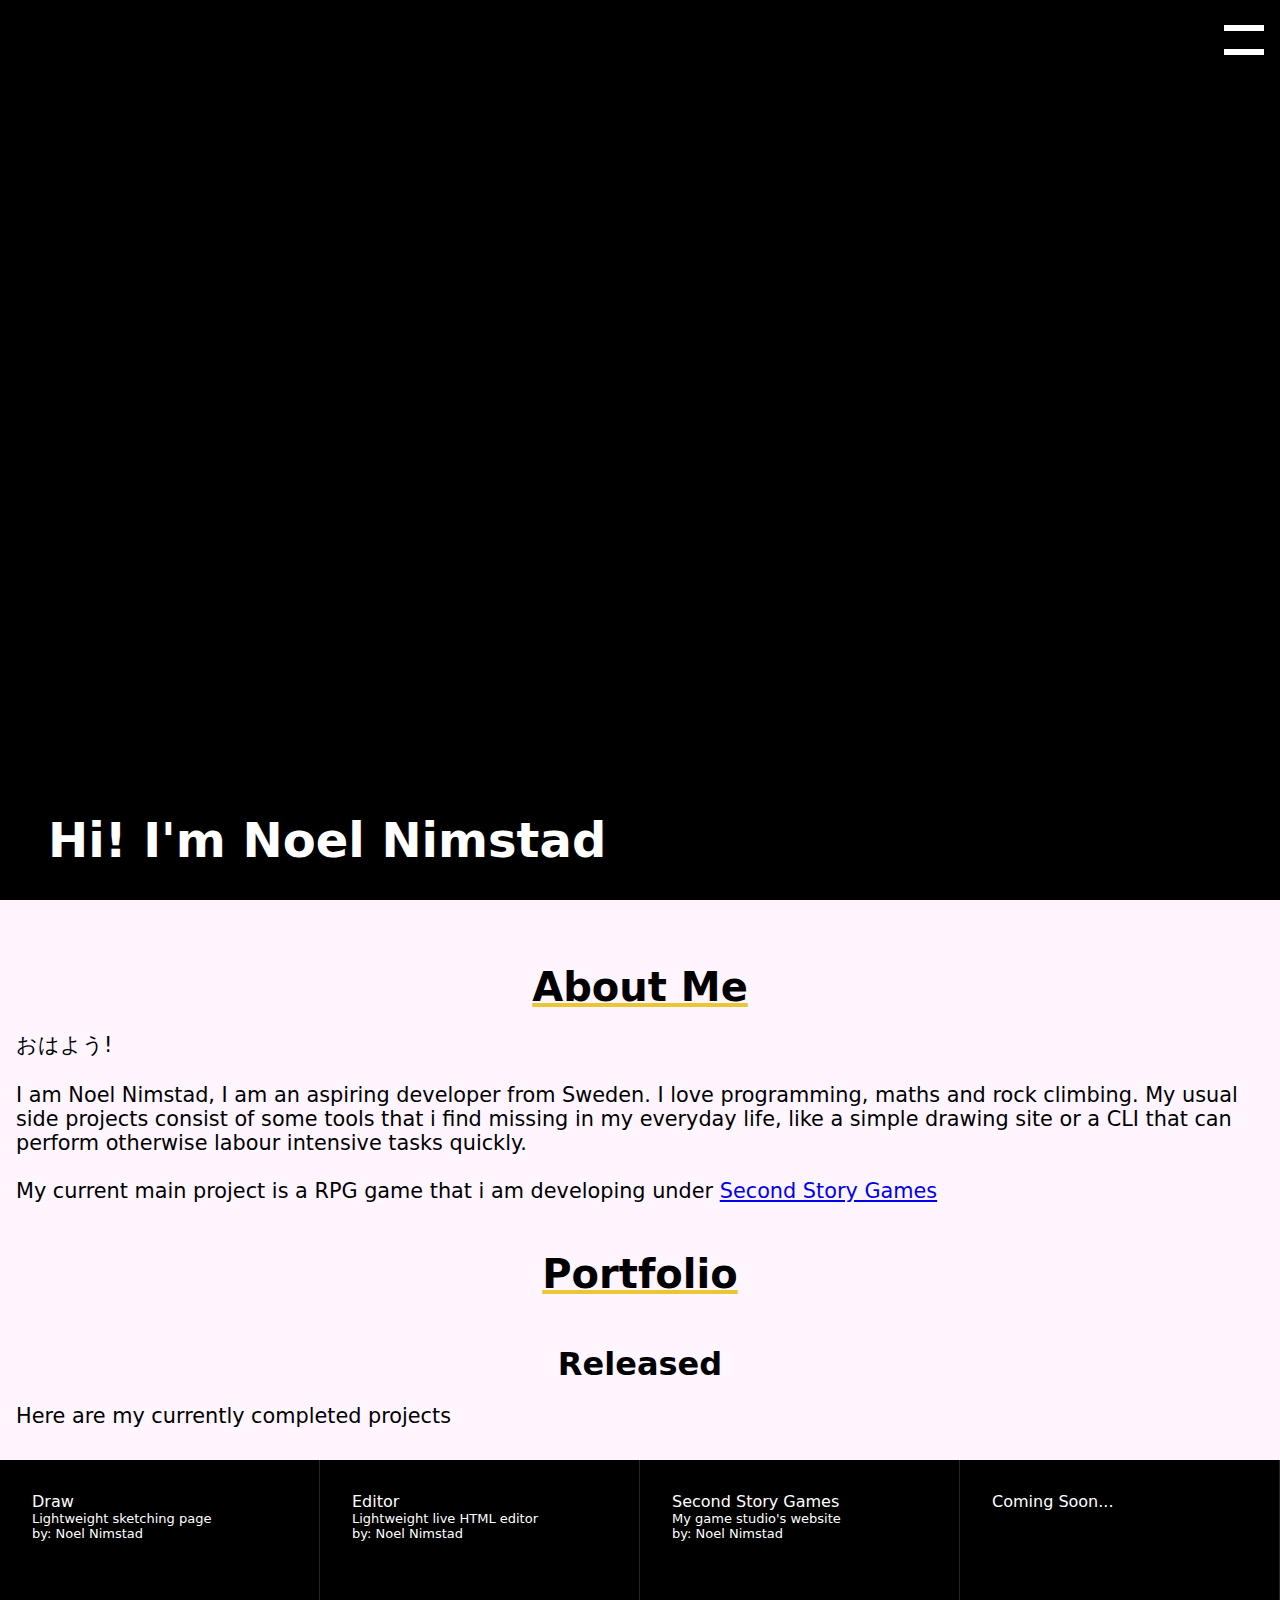
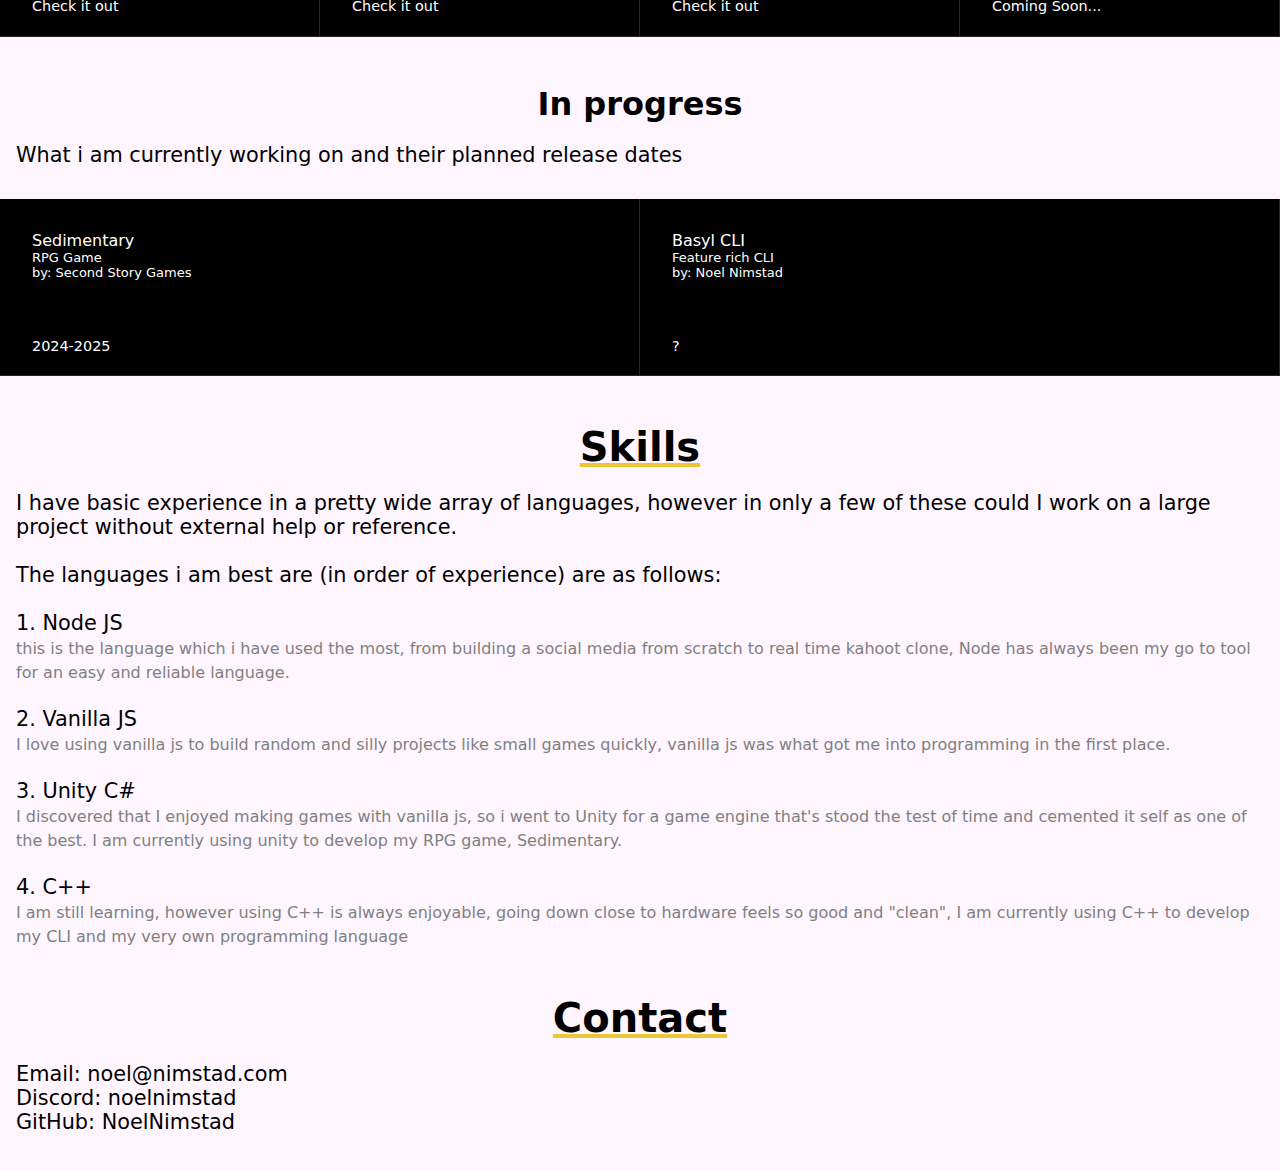
==== index.html @ 0429245a "finally finished the new site" ====
<!DOCTYPE html>
<html>
    <head>
        <title>Noel Nimstad</title>
        <script src="script.js" defer></script>
        <link rel="stylesheet" href="style.css">

        <meta name="viewport" content="width=device-width, initial-scale=1.0">
        <meta name="description" content="おはよう! This is Noel Nimstad's homepage">

        <meta property="og:title" content="Noel Nimstad">
        <meta property="og:url" content="https://noel.nimstad.com">
        <meta property="og:image" content="https://noel.nimstad.com/cover.png">
    </head>
    <body>
        <section class="menu-button" id="menu-button">
            <div class="menu-line"></div>
            <div class="menu-line"></div>
        </section>
        <section class="menu-content" id="menu-panel">
            <section class="links">
                <a href="#about"><h3>About Me</h3></a>
                <a href="#portfolio"><h3>Portfolio</h3></a>
                <a href="#skills"><h3>Skills</h3></a>
                <a href="#contact"><h3>Contact</h3></a>
            </section>
            <i class="good-morning">noel nimstad</i>
        </section>
        <section>
            <div id="squares"></div>
            <h1 class="name">Hi! I'm Noel Nimstad</h1>
        </section>
        <main>
            <section>
                <h2 id="about">About Me</h2>
                <section class="wrapper">
                    <p>おはよう! 
                    <br/><br/>I am Noel Nimstad, I am an aspiring developer from Sweden. I love programming, maths and rock climbing. My usual side projects consist of some tools that i find missing in my everyday life, like a simple drawing site or a CLI that can perform otherwise labour intensive tasks quickly.
                    <br/><br/>My current main project is a RPG game that i am developing under <a href="#" target="_blank">Second Story Games</a>
                    <br/>
                    </p>
                </section>
            </section>
            <section id="portfolio">
                <h2>Portfolio</h2>
                <h3>Released</h3>
                <section class="wrapper">
                    <p>Here are my currently completed projects</p>
                </section>
                <div class="menu">
                    <a href="https://noel.nimstad.com/draw" target="_blank" data-colour="#ed4c40" class="menu-item">Draw<br><div class="note">Lightweight sketching page<br>by: Noel Nimstad</div>
                        <p>Check it out</p>
                    </a>
                    <a href="https://noel.nimstad.com/editor" target="_blank" data-colour="#ebc634" class="menu-item">Editor<br><div class="note">Lightweight live HTML editor<br>by: Noel Nimstad</div>
                        <p>Check it out</p>
                    </a>
                    <a href="https://noel.nimstad.com/2sg" target="_blank" data-colour="#db4064" class="menu-item">Second Story Games<br><div class="note">My game studio's website<br>by: Noel Nimstad</div>
                        <p>Check it out</p>
                    </a>
                    <a onclick="alert('new project releasing soon')" data-colour="#9b4993" class="menu-item">Coming Soon...
                        <p>Coming Soon...</p>
                    </a>
                </div>
            </section>
            <section>
                <h3>In progress</h3>
                <section class="wrapper">
                    <p>What i am currently working on and their planned release dates</p>
                </section>
                <div class="menu">
                    <a onclick="alert('coming soon')" data-colour="#8d57cf" class="menu-item">Sedimentary
                        <div class="note">RPG Game<br>by: Second Story Games</div>
                        <p>2024-2025</p>
                    </a>
                    <a onclick="alert('coming soon')" data-colour="#59cf8a" class="menu-item">Basyl CLI
                        <div class="note">Feature rich CLI<br>by: Noel Nimstad</div>
                        <p>?</p>
                    </a>
                </div>
            </section>
            <section id="skills">
                <h2>Skills</h2>
                <section class="wrapper">
                    <p>I have basic experience in a pretty wide array of languages, however in only a few of these could I work on a large project without external help or reference.
                    <br/><br/>The languages i am best are (in order of experience) are as follows:
                    <br/><br/>1. Node JS<br/><span class="list-note">this is the language which i have used the most, from building a social media from scratch to real time kahoot clone, Node has always been my go to tool for an easy and reliable language.<br/></span>
                    <br/>2. Vanilla JS<br/><span class="list-note">I love using vanilla js to build random and silly projects like small games quickly, vanilla js was what got me into programming in the first place.<br/></span>
                    <br/>3. Unity C#<br/><span class="list-note">I discovered that I enjoyed making games with vanilla js, so i went to Unity for a game engine that's stood the test of time and cemented it self as one of the best. I am currently using unity to develop my RPG game, Sedimentary.<br/></span>
                    <br/>4. C++<br/><span class="list-note">I am still learning, however using C++ is always enjoyable, going down close to hardware feels so good and "clean", I am currently using C++ to develop my CLI and my very own programming language<br/></span>
                    </p>
                </section>
            </section>
            <section id="contact">
                <h2>Contact</h2>
                <section class="wrapper">
                    <p>Email: noel@nimstad.com
                    <br/>Discord: noelnimstad
                    <br/>GitHub: NoelNimstad
                    </p>
                </section>
            </section>
        </main>
    </body>
</html>
---- style.css ----
::-webkit-scrollbar 
{
    display: none;
}

html
{
    -ms-overflow-style: none;
    scrollbar-width: none;
    scroll-behavior: smooth;
}

body 
{
    margin: 0;
    font-family: system-ui, -apple-system, BlinkMacSystemFont, 'Segoe UI', Roboto, Oxygen, Ubuntu, Cantarell, 'Open Sans', 'Helvetica Neue', sans-serif;
    overflow: overlay;
    background-color: rgb(255, 245, 255);
}

#squares
{
    display: flex;
    flex-wrap: wrap;
}

.square
{
    background-color: black;
    transition: 0.2s;
}

main 
{
    padding: 1em;
}

.name 
{
    position: absolute;
    color: white;
    bottom: 0;
    left: 1em;
    font-size: 3em;
    user-select: none;
}

.instruction
{
    position: absolute;
    color: white;
    bottom: 0;
    right: 1em;
    user-select: none;
    font-size: 2rem;
}

@media only screen and (max-width: 460px)
{
    .instruction
    {
        left: 2em;
        top: 1em;
    }
}

main > section > h2 
{
    margin-top: 3rem;
    margin-bottom: 1rem;
    font-size: 2.5rem;
    text-decoration: underline;
    text-decoration-color: #ebc634;
}

main > section > .wrapper > p 
{
    font-size: 1.3rem;
}

hr 
{
    margin-top: 3em;
    margin-bottom: 3em;
    border-top: 1px solid rgb(252, 194, 36);
    border-left: none;
    border-right: none;
    border-bottom: none;
    background-color: transparent;
}

.menu 
{
    background-color: black;
    color: white;
    width: 100vw;
    display: flex;
    overflow: hidden;
    margin-top: 2em;
    transform: translate(-1em);
    flex-wrap: wrap;
}

.menu > a
{
    height: 7em;
    flex: 1;
    border-right: 1px solid rgb(38, 36, 36);
    border-bottom: 1px solid rgb(38, 36, 36);
    padding: 2em;
    transition: 0.3s;
    text-decoration: none;
    color: white;
    cursor: pointer;
    min-width: 7em;
    position: relative;
}

.menu > a > p
{
    position: absolute;
    bottom: 0.5em;
    font-size: 0.9em;
}

section 
{
    text-align: center;
}

p 
{
    text-align: start;
}

.menu 
{
    text-align: start;
}

@media only screen and (min-width: 1500px)
{
    .wrapper 
    {
        display: flex;
        justify-content: center;
    }

    p 
    {
        max-width: 1500px;
    }

    .note 
    {
        opacity: 0;
        font-size: small;
        margin-top: 20px;
        transition: 0.3s ease transform, 0.3s ease margin-top, 0.2s ease opacity;
        transform-style: preserve-3d;
        transform: rotateX(90deg);
    }

    .menu-item:hover > .note 
    {
        opacity: 1;
        margin-top: 0;
        transform: rotateX(0deg);
    }
}

@media only screen and (max-width: 1499px) 
{
    .note 
    {
        font-size: small;
    }
}

.menu-button
{
    position: fixed;
    top: 1rem;
    right: 1rem;
    width: 2.5rem;
    height: 3rem;
    cursor: pointer;
    display: flex;
    flex-wrap: wrap;
    justify-content: end;
    align-items: center;
    transition: 0.4s cubic-bezier(0.6, -0.73, 0.43, 1.57);
    z-index: 10;
    background-color: black;
    mix-blend-mode: difference;
}

.menu-button:hover
{
    width: 3rem;
}

.menu-button.active
{
    transform: rotate(90deg);
}

.menu-button:hover > :nth-child(2)
{
    width: 90%;
}

.menu-line
{
    width: 100%;
    height: 13%;
    background-color: white;
    mix-blend-mode: difference !important;
    margin-right: 0;
    transition: 0.3s ease;
}

.menu-content
{
    z-index: 9;
    position: fixed;
    right: -20rem;
    background-color: white;
    height: 100vh;
    width: 20rem;
    max-width: 90%;
    transition: 0.2s ease;
}

.menu-content.active 
{
    right: 0;
    border-left: 5px solid rgb(254, 135, 153);
}

.good-morning
{
    cursor: default;
    position: absolute;
    bottom: 1rem;
    right: 1rem;
}

.good-morning:hover::after 
{
    content: " (:";
}

.links 
{
    background-color: white;
    text-align: start;
    padding: 5rem 2rem;
}

.links > a 
{
    text-decoration: none;
}

.links > a > h3 
{
    color: black;
    font-size: 2rem;
}

.links > a > h3:hover 
{
    color: rgb(251, 228, 13);
}

.links > a > h3:hover::before
{
    content: "> ";
    color: black;
}

section > h3 
{
    font-size: 2rem;
    margin-bottom: 0px;
    margin-top: 3rem;
}

.list-note 
{
    font-size: 1rem;
    color: gray;
}
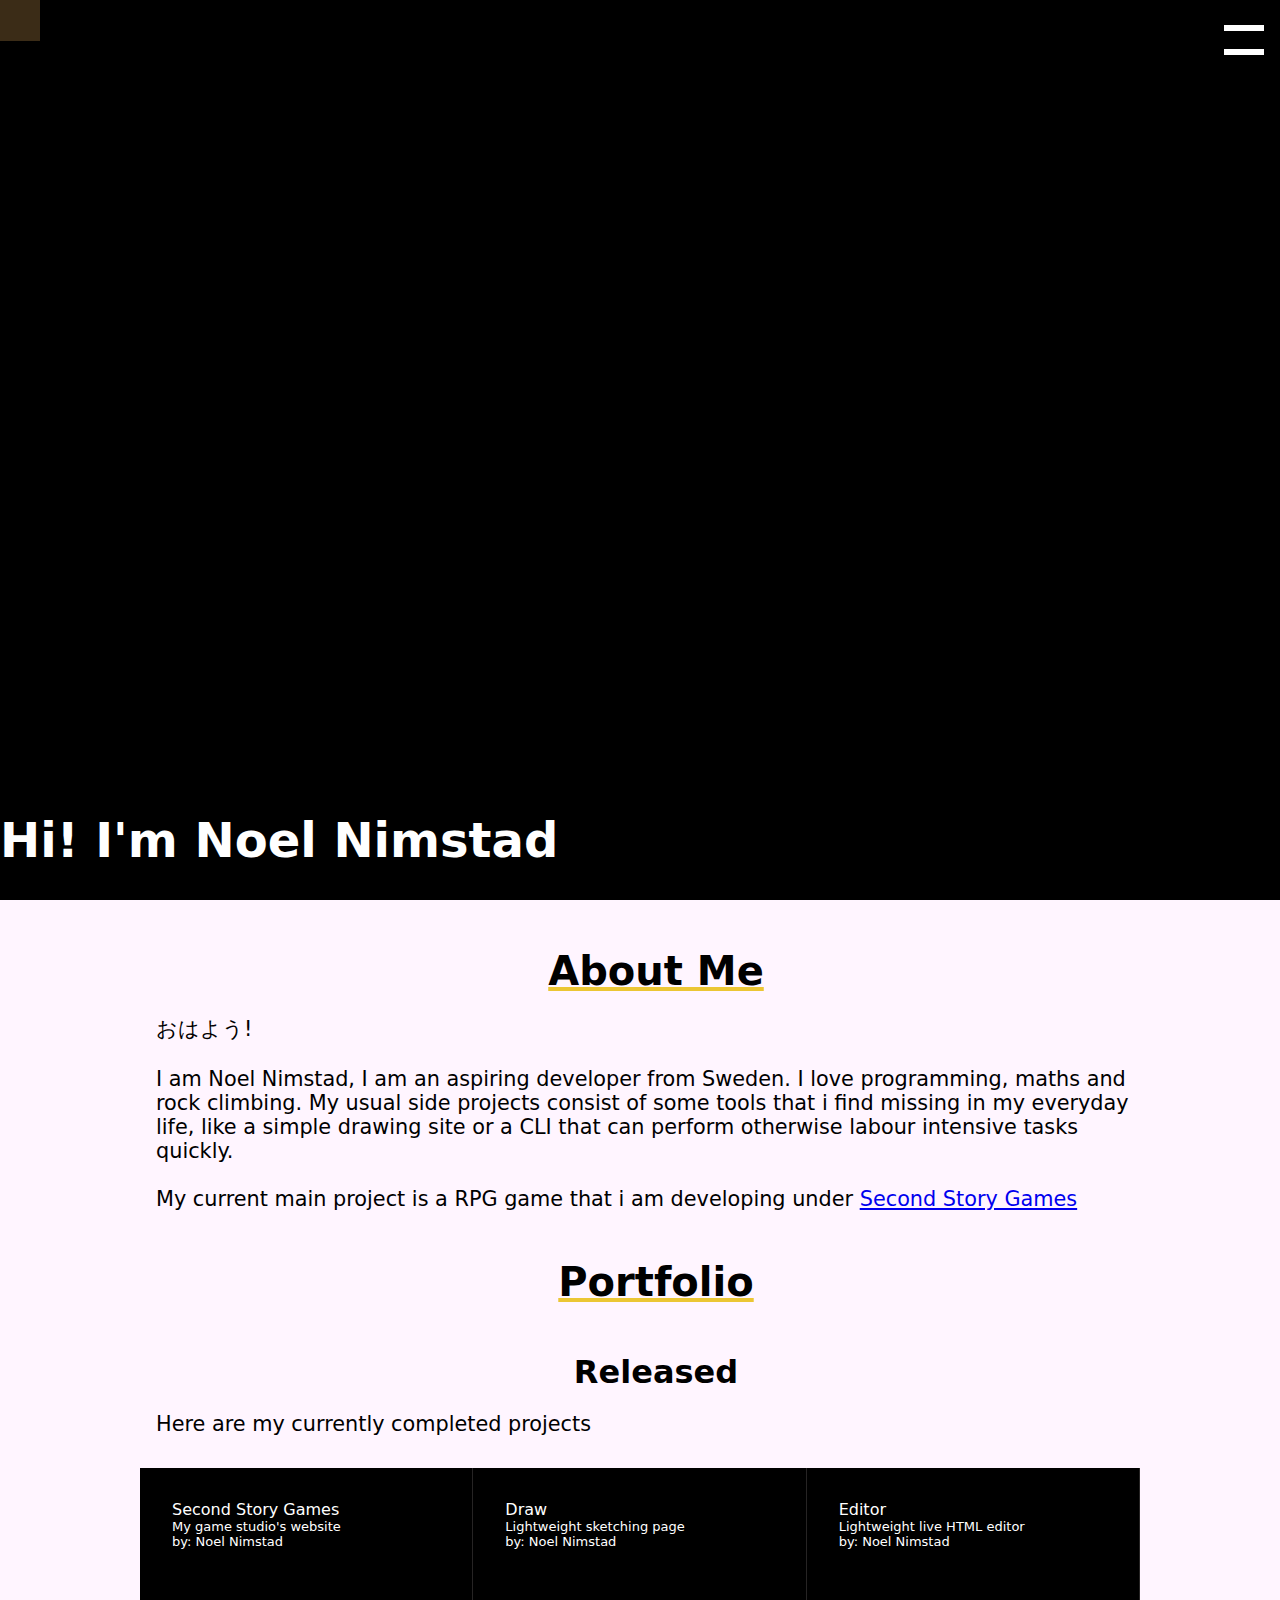
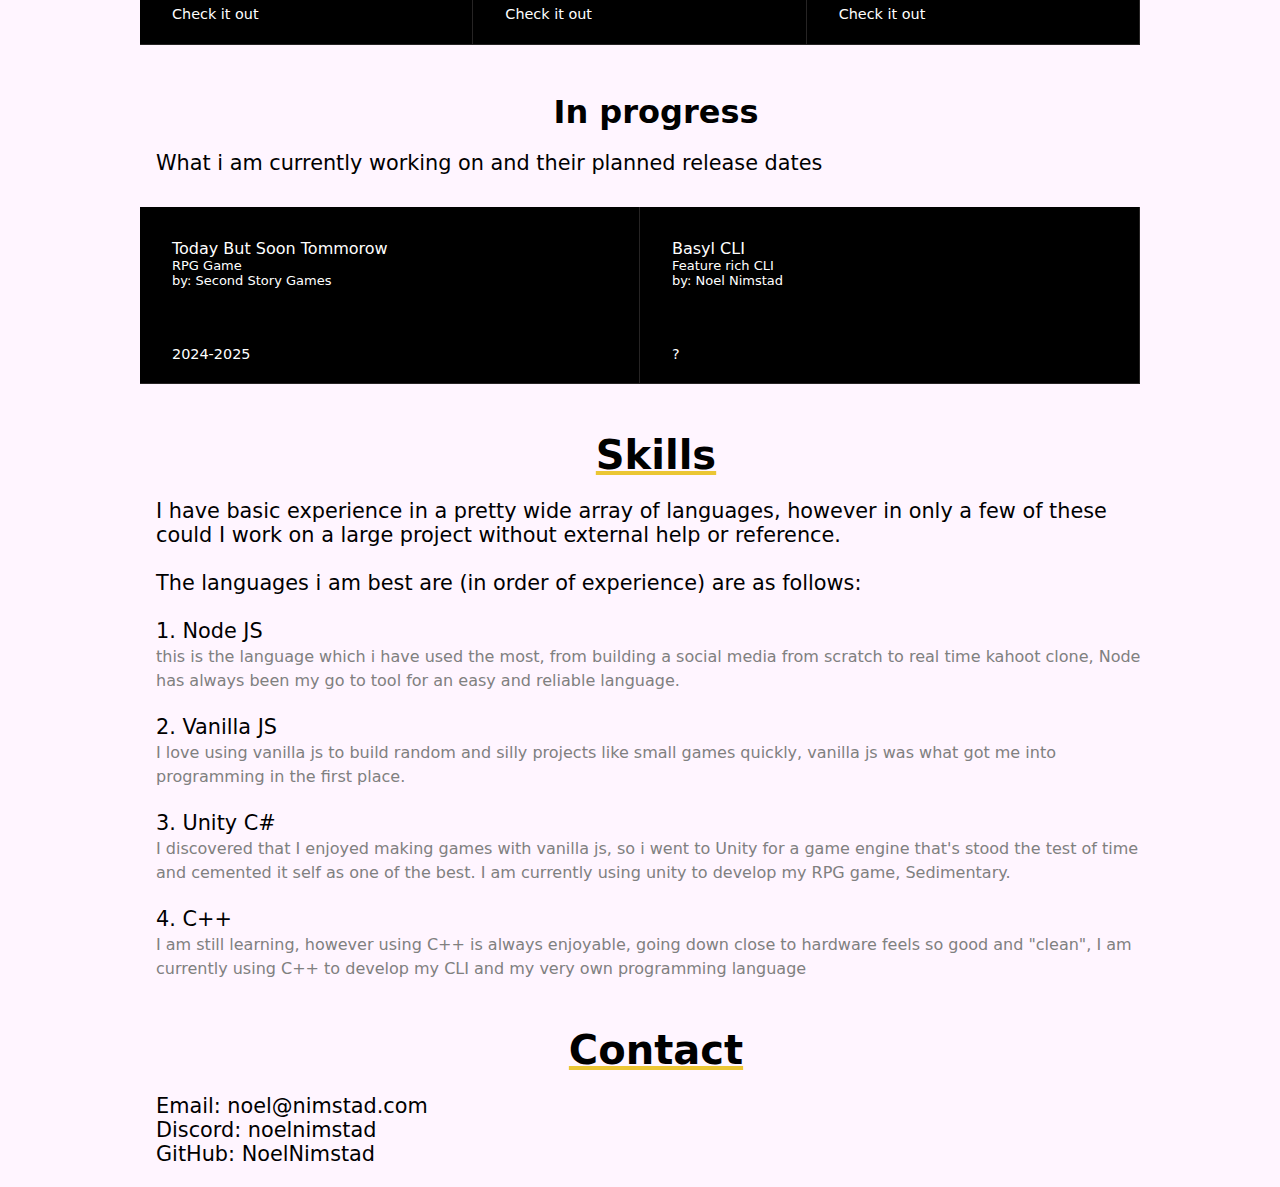
==== commit 0a6f183e: "QOL changes" ====
--- a/index.html
+++ b/index.html
@@ -30,75 +30,74 @@
             <div id="squares"></div>
             <h1 class="name">Hi! I'm Noel Nimstad</h1>
         </section>
-        <main>
-            <section>
-                <h2 id="about">About Me</h2>
-                <section class="wrapper">
-                    <p>おはよう! 
-                    <br/><br/>I am Noel Nimstad, I am an aspiring developer from Sweden. I love programming, maths and rock climbing. My usual side projects consist of some tools that i find missing in my everyday life, like a simple drawing site or a CLI that can perform otherwise labour intensive tasks quickly.
-                    <br/><br/>My current main project is a RPG game that i am developing under <a href="#" target="_blank">Second Story Games</a>
-                    <br/>
-                    </p>
+        <div class="main-wrapper">
+            <main>
+                <section>
+                    <h2 id="about">About Me</h2>
+                    <section class="wrapper">
+                        <p>おはよう! 
+                        <br/><br/>I am Noel Nimstad, I am an aspiring developer from Sweden. I love programming, maths and rock climbing. My usual side projects consist of some tools that i find missing in my everyday life, like a simple drawing site or a CLI that can perform otherwise labour intensive tasks quickly.
+                        <br/><br/>My current main project is a RPG game that i am developing under <a href="#" target="_blank">Second Story Games</a>
+                        <br/>
+                        </p>
+                    </section>
                 </section>
-            </section>
-            <section id="portfolio">
-                <h2>Portfolio</h2>
-                <h3>Released</h3>
-                <section class="wrapper">
-                    <p>Here are my currently completed projects</p>
+                <section id="portfolio">
+                    <h2>Portfolio</h2>
+                    <h3>Released</h3>
+                    <section class="wrapper">
+                        <p>Here are my currently completed projects</p>
+                    </section>
+                    <div class="menu">
+                        <a href="https://secondstorygames.com" target="_blank" data-colour="#db4064" class="menu-item">Second Story Games<br><div class="note">My game studio's website<br>by: Noel Nimstad</div>
+                            <p>Check it out</p>
+                        </a>
+                        <a href="https://noelnimstad.github.io/draw" target="_blank" data-colour="#ed4c40" class="menu-item">Draw<br><div class="note">Lightweight sketching page<br>by: Noel Nimstad</div>
+                            <p>Check it out</p>
+                        </a>
+                        <a href="https://noelnimstad.github.io/programming-pencil" target="_blank" data-colour="#ebc634" class="menu-item">Editor<br><div class="note">Lightweight live HTML editor<br>by: Noel Nimstad</div>
+                            <p>Check it out</p>
+                        </a>
+                    </div>
                 </section>
-                <div class="menu">
-                    <a href="https://noel.nimstad.com/draw" target="_blank" data-colour="#ed4c40" class="menu-item">Draw<br><div class="note">Lightweight sketching page<br>by: Noel Nimstad</div>
-                        <p>Check it out</p>
-                    </a>
-                    <a href="https://noel.nimstad.com/editor" target="_blank" data-colour="#ebc634" class="menu-item">Editor<br><div class="note">Lightweight live HTML editor<br>by: Noel Nimstad</div>
-                        <p>Check it out</p>
-                    </a>
-                    <a href="https://noel.nimstad.com/2sg" target="_blank" data-colour="#db4064" class="menu-item">Second Story Games<br><div class="note">My game studio's website<br>by: Noel Nimstad</div>
-                        <p>Check it out</p>
-                    </a>
-                    <a onclick="alert('new project releasing soon')" data-colour="#9b4993" class="menu-item">Coming Soon...
-                        <p>Coming Soon...</p>
-                    </a>
-                </div>
-            </section>
-            <section>
-                <h3>In progress</h3>
-                <section class="wrapper">
-                    <p>What i am currently working on and their planned release dates</p>
+                <section>
+                    <h3>In progress</h3>
+                    <section class="wrapper">
+                        <p>What i am currently working on and their planned release dates</p>
+                    </section>
+                    <div class="menu">
+                        <a onclick="alert('coming soon')" data-colour="#8d57cf" class="menu-item">Today But Soon Tommorow
+                            <div class="note">RPG Game<br>by: Second Story Games</div>
+                            <p>2024-2025</p>
+                        </a>
+                        <a onclick="alert('coming soon')" data-colour="#59cf8a" class="menu-item">Basyl CLI
+                            <div class="note">Feature rich CLI<br>by: Noel Nimstad</div>
+                            <p>?</p>
+                        </a>
+                    </div>
                 </section>
-                <div class="menu">
-                    <a onclick="alert('coming soon')" data-colour="#8d57cf" class="menu-item">Sedimentary
-                        <div class="note">RPG Game<br>by: Second Story Games</div>
-                        <p>2024-2025</p>
-                    </a>
-                    <a onclick="alert('coming soon')" data-colour="#59cf8a" class="menu-item">Basyl CLI
-                        <div class="note">Feature rich CLI<br>by: Noel Nimstad</div>
-                        <p>?</p>
-                    </a>
-                </div>
-            </section>
-            <section id="skills">
-                <h2>Skills</h2>
-                <section class="wrapper">
-                    <p>I have basic experience in a pretty wide array of languages, however in only a few of these could I work on a large project without external help or reference.
-                    <br/><br/>The languages i am best are (in order of experience) are as follows:
-                    <br/><br/>1. Node JS<br/><span class="list-note">this is the language which i have used the most, from building a social media from scratch to real time kahoot clone, Node has always been my go to tool for an easy and reliable language.<br/></span>
-                    <br/>2. Vanilla JS<br/><span class="list-note">I love using vanilla js to build random and silly projects like small games quickly, vanilla js was what got me into programming in the first place.<br/></span>
-                    <br/>3. Unity C#<br/><span class="list-note">I discovered that I enjoyed making games with vanilla js, so i went to Unity for a game engine that's stood the test of time and cemented it self as one of the best. I am currently using unity to develop my RPG game, Sedimentary.<br/></span>
-                    <br/>4. C++<br/><span class="list-note">I am still learning, however using C++ is always enjoyable, going down close to hardware feels so good and "clean", I am currently using C++ to develop my CLI and my very own programming language<br/></span>
-                    </p>
+                <section id="skills">
+                    <h2>Skills</h2>
+                    <section class="wrapper">
+                        <p>I have basic experience in a pretty wide array of languages, however in only a few of these could I work on a large project without external help or reference.
+                        <br/><br/>The languages i am best are (in order of experience) are as follows:
+                        <br/><br/>1. Node JS<br/><span class="list-note">this is the language which i have used the most, from building a social media from scratch to real time kahoot clone, Node has always been my go to tool for an easy and reliable language.<br/></span>
+                        <br/>2. Vanilla JS<br/><span class="list-note">I love using vanilla js to build random and silly projects like small games quickly, vanilla js was what got me into programming in the first place.<br/></span>
+                        <br/>3. Unity C#<br/><span class="list-note">I discovered that I enjoyed making games with vanilla js, so i went to Unity for a game engine that's stood the test of time and cemented it self as one of the best. I am currently using unity to develop my RPG game, Sedimentary.<br/></span>
+                        <br/>4. C++<br/><span class="list-note">I am still learning, however using C++ is always enjoyable, going down close to hardware feels so good and "clean", I am currently using C++ to develop my CLI and my very own programming language<br/></span>
+                        </p>
+                    </section>
                 </section>
-            </section>
-            <section id="contact">
-                <h2>Contact</h2>
-                <section class="wrapper">
-                    <p>Email: noel@nimstad.com
-                    <br/>Discord: noelnimstad
-                    <br/>GitHub: NoelNimstad
-                    </p>
+                <section id="contact">
+                    <h2>Contact</h2>
+                    <section class="wrapper">
+                        <p>Email: noel@nimstad.com
+                        <br/>Discord: noelnimstad
+                        <br/>GitHub: NoelNimstad
+                        </p>
+                    </section>
                 </section>
-            </section>
-        </main>
+            </main>
+        </div>
     </body>
 </html>--- a/style.css
+++ b/style.css
@@ -30,9 +30,18 @@
     transition: 0.2s;
 }
 
+.main-wrapper 
+{
+    display: flex;
+    justify-content: center;
+    width: calc(100% - 2rem);
+    padding: 0 2rem;
+}
+
 main 
 {
-    padding: 1em;
+    width: 100%;
+    max-width: 1000px;
 }
 
 .name 
@@ -93,7 +102,7 @@
 {
     background-color: black;
     color: white;
-    width: 100vw;
+    width: 100%;
     display: flex;
     overflow: hidden;
     margin-top: 2em;
@@ -174,6 +183,11 @@
     .note 
     {
         font-size: small;
+    }
+
+    .name 
+    {
+        left: 0;
     }
 }
 
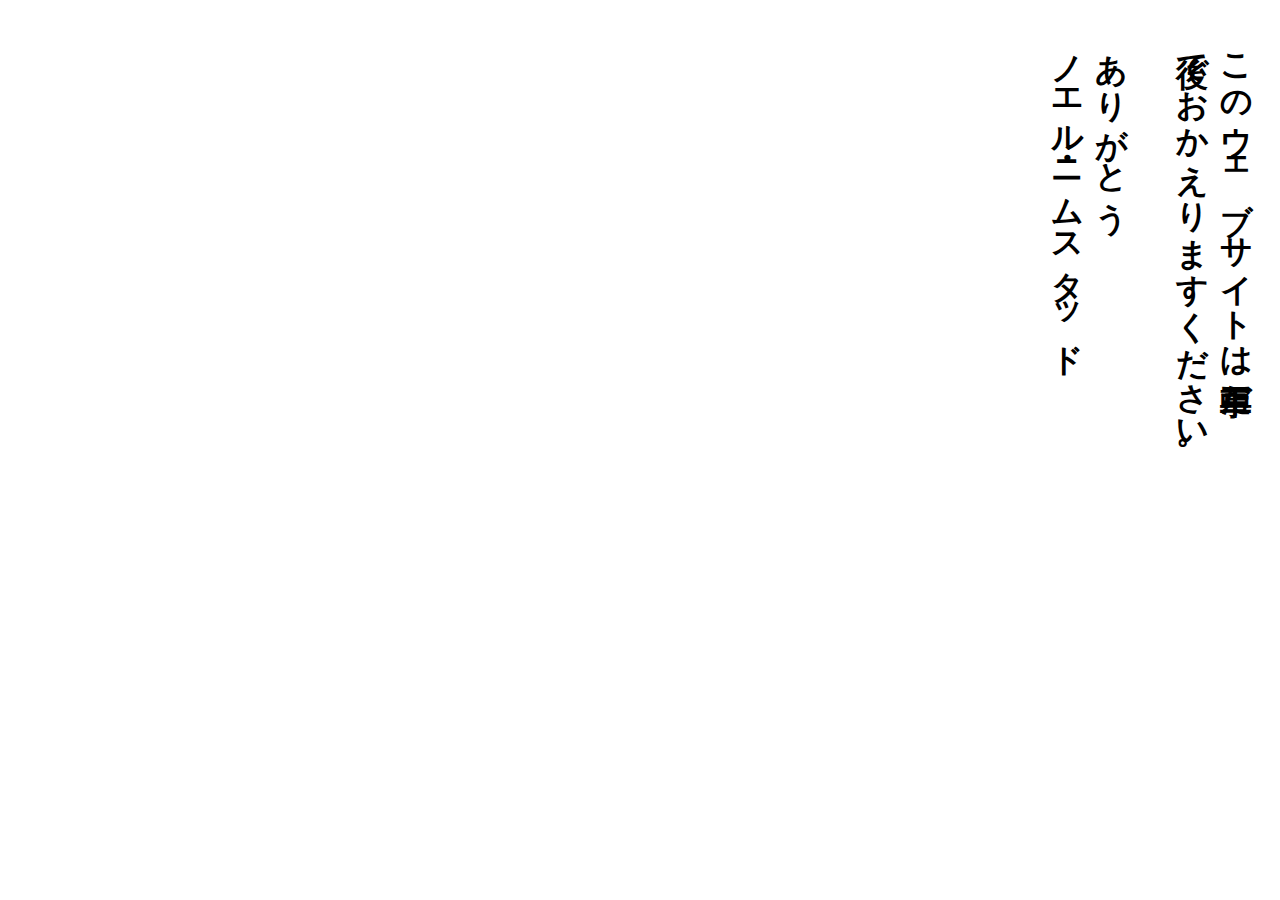
==== commit 6307fbac: "homepage redesign WIP" ====
--- a/index.html
+++ b/index.html
@@ -2,102 +2,16 @@
 <html>
     <head>
         <title>Noel Nimstad</title>
-        <script src="script.js" defer></script>
-        <link rel="stylesheet" href="style.css">
-
+        <link rel="icon" type="image/x-icon" href="favicon.ico">
+        <link rel="stylesheet" href="styles.css"/>
         <meta name="viewport" content="width=device-width, initial-scale=1.0">
-        <meta name="description" content="おはよう! This is Noel Nimstad's homepage">
-
-        <meta property="og:title" content="Noel Nimstad">
-        <meta property="og:url" content="https://noel.nimstad.com">
-        <meta property="og:image" content="https://noel.nimstad.com/cover.png">
     </head>
     <body>
-        <section class="menu-button" id="menu-button">
-            <div class="menu-line"></div>
-            <div class="menu-line"></div>
-        </section>
-        <section class="menu-content" id="menu-panel">
-            <section class="links">
-                <a href="#about"><h3>About Me</h3></a>
-                <a href="#portfolio"><h3>Portfolio</h3></a>
-                <a href="#skills"><h3>Skills</h3></a>
-                <a href="#contact"><h3>Contact</h3></a>
-            </section>
-            <i class="good-morning">noel nimstad</i>
-        </section>
-        <section>
-            <div id="squares"></div>
-            <h1 class="name">Hi! I'm Noel Nimstad</h1>
-        </section>
-        <div class="main-wrapper">
-            <main>
-                <section>
-                    <h2 id="about">About Me</h2>
-                    <section class="wrapper">
-                        <p>おはよう! 
-                        <br/><br/>I am Noel Nimstad, I am an aspiring developer from Sweden. I love programming, maths and rock climbing. My usual side projects consist of some tools that i find missing in my everyday life, like a simple drawing site or a CLI that can perform otherwise labour intensive tasks quickly.
-                        <br/><br/>My current main project is a RPG game that i am developing under <a href="#" target="_blank">Second Story Games</a>
-                        <br/>
-                        </p>
-                    </section>
-                </section>
-                <section id="portfolio">
-                    <h2>Portfolio</h2>
-                    <h3>Released</h3>
-                    <section class="wrapper">
-                        <p>Here are my currently completed projects</p>
-                    </section>
-                    <div class="menu">
-                        <a href="https://secondstorygames.com" target="_blank" data-colour="#db4064" class="menu-item">Second Story Games<br><div class="note">My game studio's website<br>by: Noel Nimstad</div>
-                            <p>Check it out</p>
-                        </a>
-                        <a href="https://noelnimstad.github.io/draw" target="_blank" data-colour="#ed4c40" class="menu-item">Draw<br><div class="note">Lightweight sketching page<br>by: Noel Nimstad</div>
-                            <p>Check it out</p>
-                        </a>
-                        <a href="https://noelnimstad.github.io/programming-pencil" target="_blank" data-colour="#ebc634" class="menu-item">Editor<br><div class="note">Lightweight live HTML editor<br>by: Noel Nimstad</div>
-                            <p>Check it out</p>
-                        </a>
-                    </div>
-                </section>
-                <section>
-                    <h3>In progress</h3>
-                    <section class="wrapper">
-                        <p>What i am currently working on and their planned release dates</p>
-                    </section>
-                    <div class="menu">
-                        <a onclick="alert('coming soon')" data-colour="#8d57cf" class="menu-item">Today But Soon Tommorow
-                            <div class="note">RPG Game<br>by: Second Story Games</div>
-                            <p>2024-2025</p>
-                        </a>
-                        <a onclick="alert('coming soon')" data-colour="#59cf8a" class="menu-item">Basyl CLI
-                            <div class="note">Feature rich CLI<br>by: Noel Nimstad</div>
-                            <p>?</p>
-                        </a>
-                    </div>
-                </section>
-                <section id="skills">
-                    <h2>Skills</h2>
-                    <section class="wrapper">
-                        <p>I have basic experience in a pretty wide array of languages, however in only a few of these could I work on a large project without external help or reference.
-                        <br/><br/>The languages i am best are (in order of experience) are as follows:
-                        <br/><br/>1. Node JS<br/><span class="list-note">this is the language which i have used the most, from building a social media from scratch to real time kahoot clone, Node has always been my go to tool for an easy and reliable language.<br/></span>
-                        <br/>2. Vanilla JS<br/><span class="list-note">I love using vanilla js to build random and silly projects like small games quickly, vanilla js was what got me into programming in the first place.<br/></span>
-                        <br/>3. Unity C#<br/><span class="list-note">I discovered that I enjoyed making games with vanilla js, so i went to Unity for a game engine that's stood the test of time and cemented it self as one of the best. I am currently using unity to develop my RPG game, Sedimentary.<br/></span>
-                        <br/>4. C++<br/><span class="list-note">I am still learning, however using C++ is always enjoyable, going down close to hardware feels so good and "clean", I am currently using C++ to develop my CLI and my very own programming language<br/></span>
-                        </p>
-                    </section>
-                </section>
-                <section id="contact">
-                    <h2>Contact</h2>
-                    <section class="wrapper">
-                        <p>Email: noel@nimstad.com
-                        <br/>Discord: noelnimstad
-                        <br/>GitHub: NoelNimstad
-                        </p>
-                    </section>
-                </section>
-            </main>
-        </div>
+        <h1>
+            このウェブサイトは工事中だ。<br>
+            後でおかえりますください。<br><br>
+            ありがとう<br>
+            ノエル・ニムスタッド
+        </h1>
     </body>
 </html>--- a/styles.css
+++ b/styles.css
@@ -0,0 +1,15 @@
+body 
+{
+    margin: 0;
+    width: 100vw;
+    height: 100vh;
+    display: flex;
+    align-items: start;
+    justify-content: end;
+}
+
+h1 
+{
+    margin-top: 2rem;
+    writing-mode: vertical-rl;
+}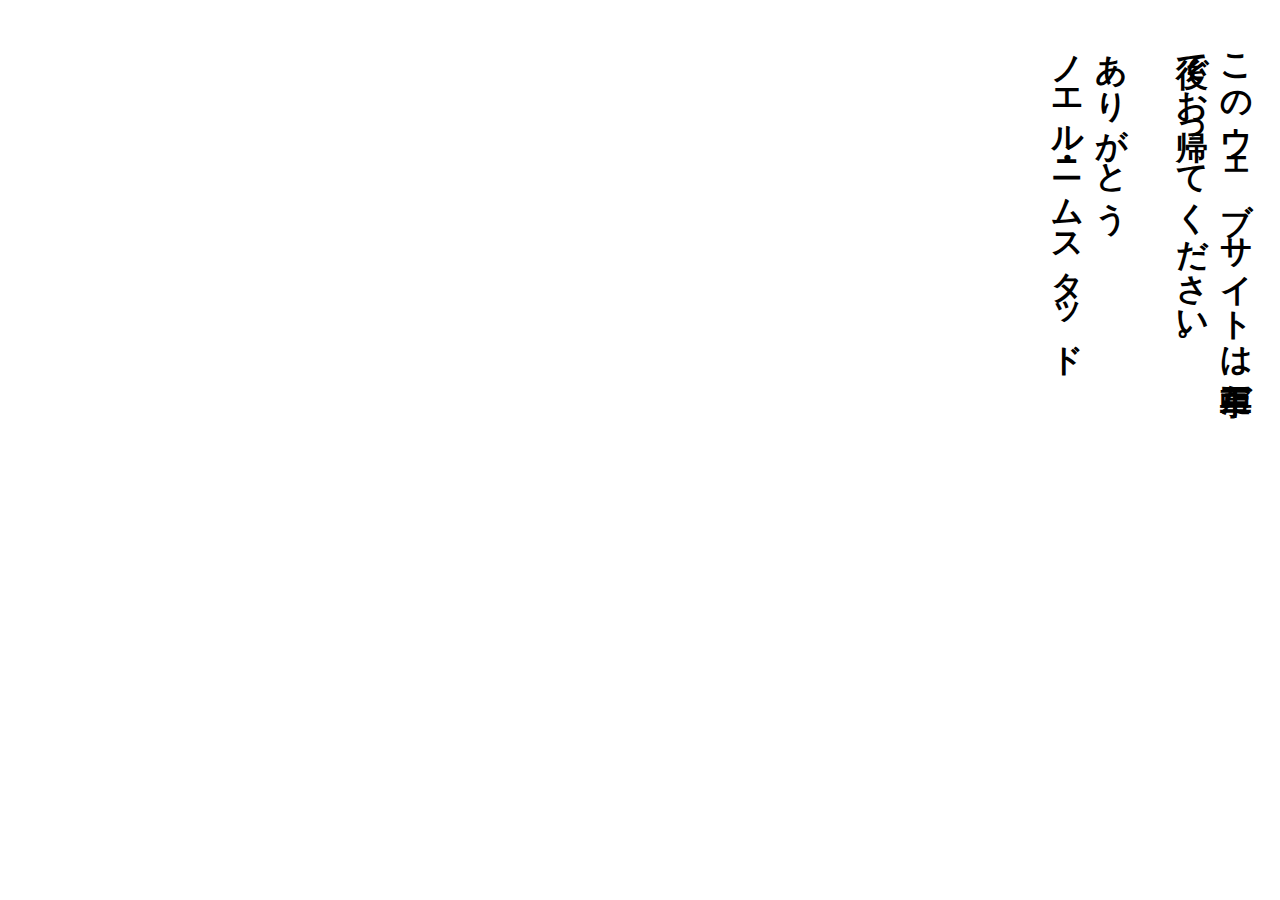
==== commit ae5ffe27: "WIP push" ====
--- a/index.html
+++ b/index.html
@@ -5,11 +5,12 @@
         <link rel="icon" type="image/x-icon" href="favicon.ico">
         <link rel="stylesheet" href="styles.css"/>
         <meta name="viewport" content="width=device-width, initial-scale=1.0">
+        <script src="article.js" defer></script>
     </head>
     <body>
         <h1>
             このウェブサイトは工事中だ。<br>
-            後でおかえりますください。<br><br>
+            後でお帰ってください。<br><br>
             ありがとう<br>
             ノエル・ニムスタッド
         </h1>
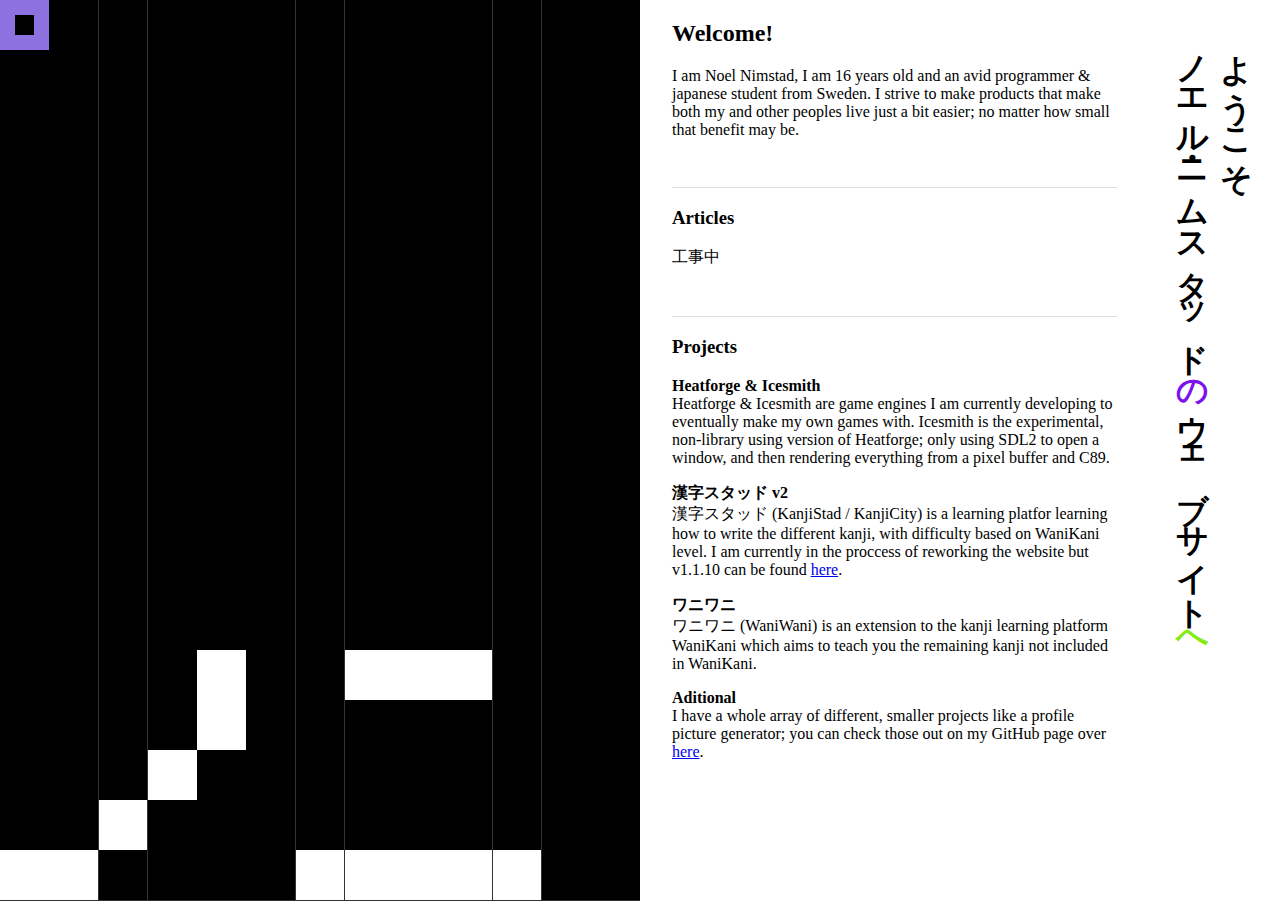
==== commit f6f5d676: "homepage redesign FP" ====
--- a/index.html
+++ b/index.html
@@ -2,17 +2,38 @@
 <html>
     <head>
         <title>Noel Nimstad</title>
+        <meta name="description" content="Hello there; I am Noel Nimstad, and this is my website!">
         <link rel="icon" type="image/x-icon" href="favicon.ico">
         <link rel="stylesheet" href="styles.css"/>
-        <meta name="viewport" content="width=device-width, initial-scale=1.0">
-        <script src="article.js" defer></script>
+        <meta name="viewport" content="width=device-width, initial-scale=1">
+        <script src="index.js" defer></script>
+        <meta name="color-scheme" content="light only">
     </head>
     <body>
-        <h1>
-            このウェブサイトは工事中だ。<br>
-            後でお帰ってください。<br><br>
-            ありがとう<br>
-            ノエル・ニムスタッド
-        </h1>
+        <section id="left"></section>
+        <main>
+            <section class="content">
+                <h2>Welcome!</h2>
+                <p>I am Noel Nimstad, I am 16 years old and an avid programmer & japanese student from Sweden. 
+                I strive to make products that make both my and other peoples live just a bit easier; no matter how small that benefit may be.</p>
+                <hr/>
+                <h3>Articles</h3>
+                <p>工事中</p>
+                <hr/>
+                <h3>Projects</h3>
+                <b>Heatforge & Icesmith</b>
+                <p class="description">Heatforge & Icesmith are game engines I am currently developing to eventually make my own games with. Icesmith is the experimental, non-library using version of Heatforge; only using SDL2 to open a window, and then rendering everything from a pixel buffer and C89.</p>
+                <b>漢字スタッド v2</b>
+                <p class="description">漢字スタッド (KanjiStad / KanjiCity) is a learning platfor learning how to write the different kanji, with difficulty based on WaniKani level. I am currently in the proccess of reworking the website but v1.1.10 can be found <a href="https://noelnimstad.github.io/KanjiStad/">here</a>.</p>
+                <b>ワニワニ</b>
+                <p class="description">ワニワニ (WaniWani) is an extension to the kanji learning platform WaniKani which aims to teach you the remaining kanji not included in WaniKani.</p>
+                <b>Aditional</b>
+                <p class="description">I have a whole array of different, smaller projects like a profile picture generator; you can check those out on my GitHub page over <a href="https://github.com/NoelNimstad">here</a>.</p>
+            </section>
+            <h1>
+                ようこそ<br>
+                ノエル・ニムスタッド<span class="purple">の</span>ウェブサイト<span class="green">へ</span><br>
+            </h1>
+        </main>
     </body>
 </html>--- a/styles.css
+++ b/styles.css
@@ -1,15 +1,96 @@
+:root 
+{
+    --rows: 10;
+    --columns: 10;
+}
+
 body 
 {
     margin: 0;
-    width: 100vw;
+    max-width: 100vw;
+    max-height: 100vh;
+    overflow: hidden;
+    display: flex;
+}
+
+#left 
+{
+    background-color: black;
+    display: grid;
+    grid-template-rows: repeat(var(--rows), 1fr);
+    grid-template-columns: repeat(var(--columns), 1fr);
     height: 100vh;
+    width: 100%;
+    gap: 0.5px;
+    background-color: #333;
+    border-bottom: 0.5px solid #333;
+    flex: 1;
+    max-width: 50vw;
+    max-height: 100vh;
+}
+
+@media(max-width: 1150px) 
+{
+    body
+    {
+        max-height: none;
+        overflow: scroll;
+        display: block;
+    }
+
+    #left 
+    {
+        max-width: 100vw;
+    }
+}
+
+.tile
+{
+    background-color: black;
+    transition: 0.2s ease;
+} .tile.white
+{
+    background-color: white !important; 
+}
+
+main
+{
+    flex: 1;
     display: flex;
-    align-items: start;
-    justify-content: end;
+    justify-content: space-between;
+}
+
+section.content
+{
+    width: 100%;
+    max-width: 800px;
+    padding: 0 2rem;
+}
+
+hr 
+{
+    border: none;
+    margin-top: 3rem;
+    border-top: 1px solid #ddd;
 }
 
 h1 
 {
     margin-top: 2rem;
     writing-mode: vertical-rl;
+}
+
+span.purple
+{
+    color: rgb(124, 17, 237);
+}
+
+span.green
+{
+    color: rgb(131, 237, 19);
+}
+
+.description
+{
+    margin-top: 0;
 }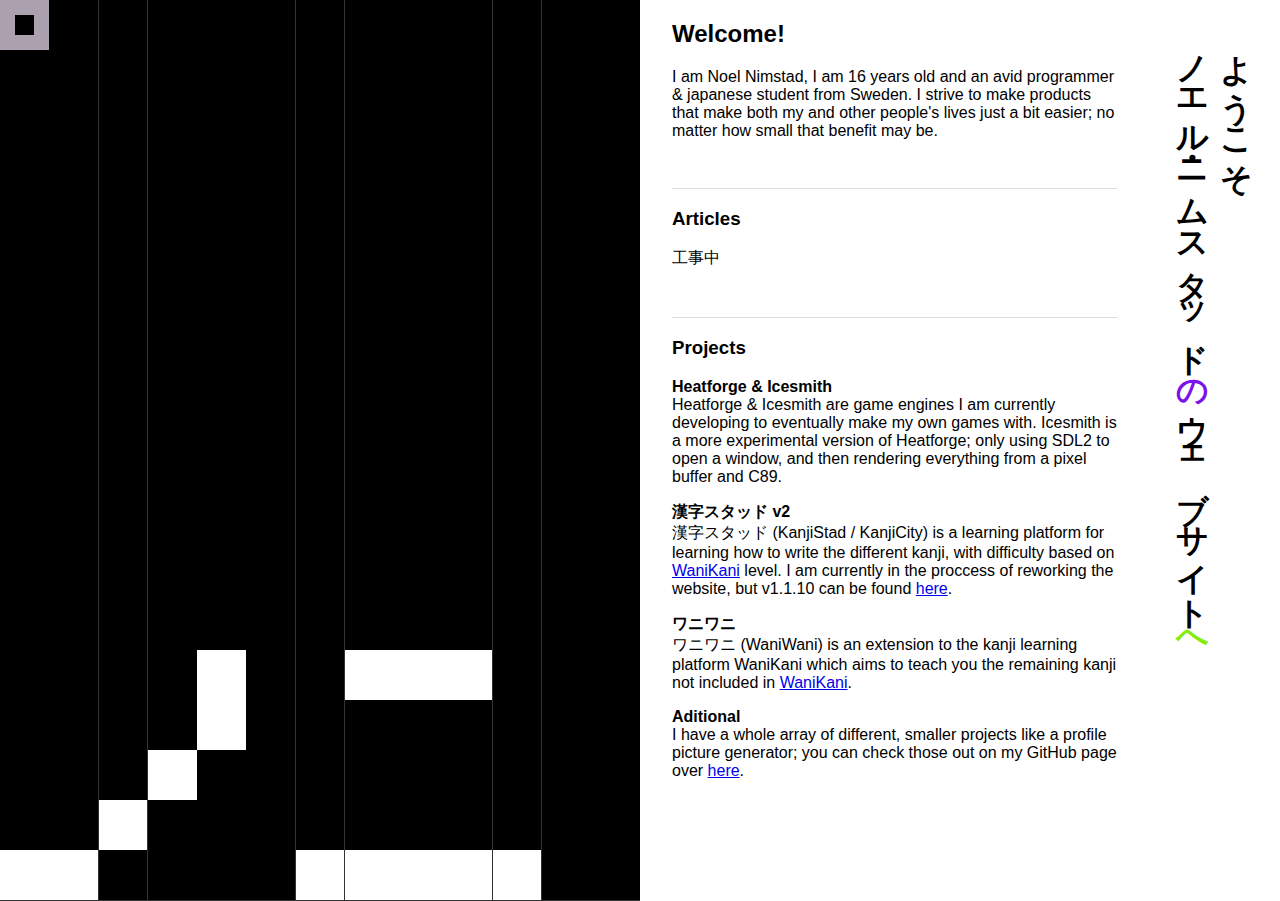
==== commit 3903f5a0: "fixed spelling mistakes ):" ====
--- a/index.html
+++ b/index.html
@@ -15,18 +15,18 @@
             <section class="content">
                 <h2>Welcome!</h2>
                 <p>I am Noel Nimstad, I am 16 years old and an avid programmer & japanese student from Sweden. 
-                I strive to make products that make both my and other peoples live just a bit easier; no matter how small that benefit may be.</p>
+                I strive to make products that make both my and other people's lives just a bit easier; no matter how small that benefit may be.</p>
                 <hr/>
                 <h3>Articles</h3>
                 <p>工事中</p>
                 <hr/>
                 <h3>Projects</h3>
                 <b>Heatforge & Icesmith</b>
-                <p class="description">Heatforge & Icesmith are game engines I am currently developing to eventually make my own games with. Icesmith is the experimental, non-library using version of Heatforge; only using SDL2 to open a window, and then rendering everything from a pixel buffer and C89.</p>
+                <p class="description">Heatforge & Icesmith are game engines I am currently developing to eventually make my own games with. Icesmith is a more experimental version of Heatforge; only using SDL2 to open a window, and then rendering everything from a pixel buffer and C89.</p>
                 <b>漢字スタッド v2</b>
-                <p class="description">漢字スタッド (KanjiStad / KanjiCity) is a learning platfor learning how to write the different kanji, with difficulty based on WaniKani level. I am currently in the proccess of reworking the website but v1.1.10 can be found <a href="https://noelnimstad.github.io/KanjiStad/">here</a>.</p>
+                <p class="description">漢字スタッド (KanjiStad / KanjiCity) is a learning platform for learning how to write the different kanji, with difficulty based on <a href="https://wanikani.com">WaniKani</a> level. I am currently in the proccess of reworking the website, but v1.1.10 can be found <a href="https://noelnimstad.github.io/KanjiStad/">here</a>.</p>
                 <b>ワニワニ</b>
-                <p class="description">ワニワニ (WaniWani) is an extension to the kanji learning platform WaniKani which aims to teach you the remaining kanji not included in WaniKani.</p>
+                <p class="description">ワニワニ (WaniWani) is an extension to the kanji learning platform WaniKani which aims to teach you the remaining kanji not included in <a href="https://wanikani.com">WaniKani</a>.</p>
                 <b>Aditional</b>
                 <p class="description">I have a whole array of different, smaller projects like a profile picture generator; you can check those out on my GitHub page over <a href="https://github.com/NoelNimstad">here</a>.</p>
             </section>
--- a/styles.css
+++ b/styles.css
@@ -11,6 +11,7 @@
     max-height: 100vh;
     overflow: hidden;
     display: flex;
+    font-family: sans-serif;
 }
 
 #left 
@@ -19,7 +20,7 @@
     display: grid;
     grid-template-rows: repeat(var(--rows), 1fr);
     grid-template-columns: repeat(var(--columns), 1fr);
-    height: 100vh;
+    height: 100svh;
     width: 100%;
     gap: 0.5px;
     background-color: #333;
@@ -41,6 +42,14 @@
     #left 
     {
         max-width: 100vw;
+    }
+}
+
+@media(max-width: 700px)
+{
+    h1 
+    {
+        font-size: 1.25rem;
     }
 }
 
